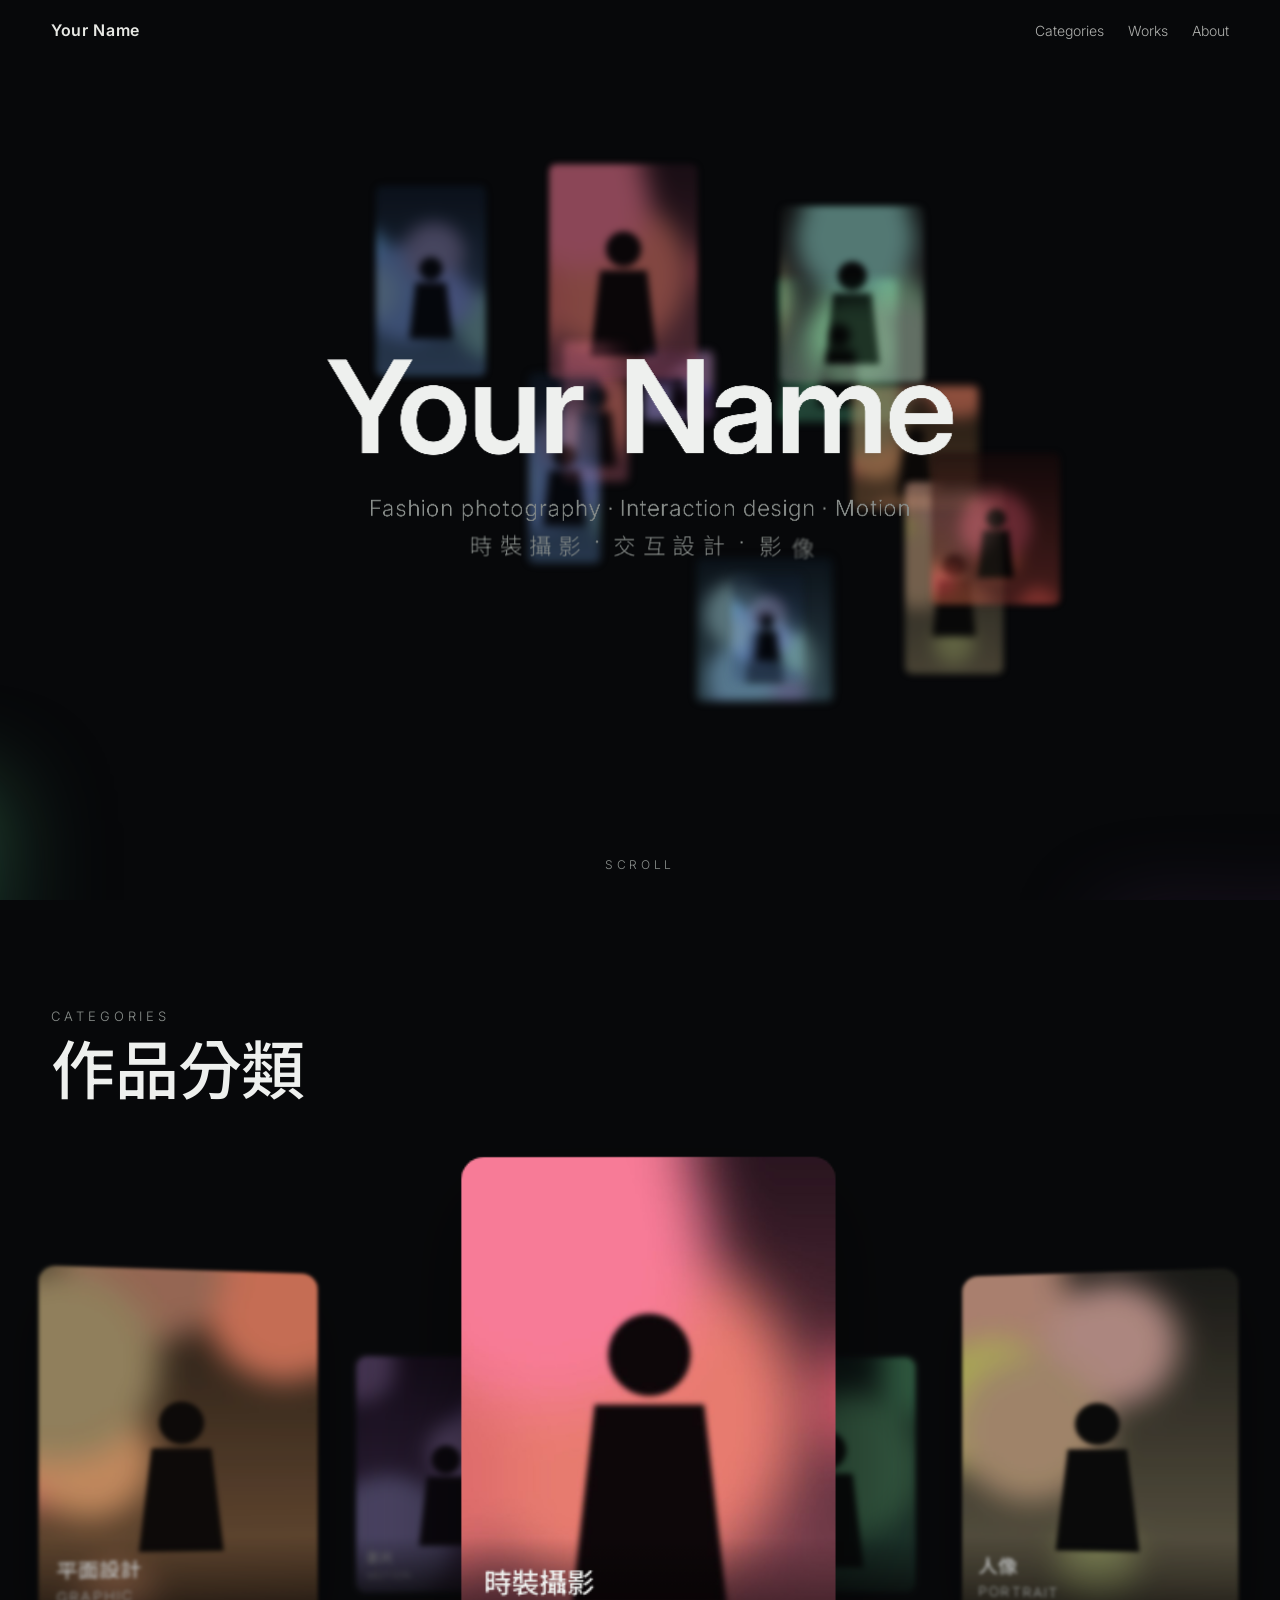
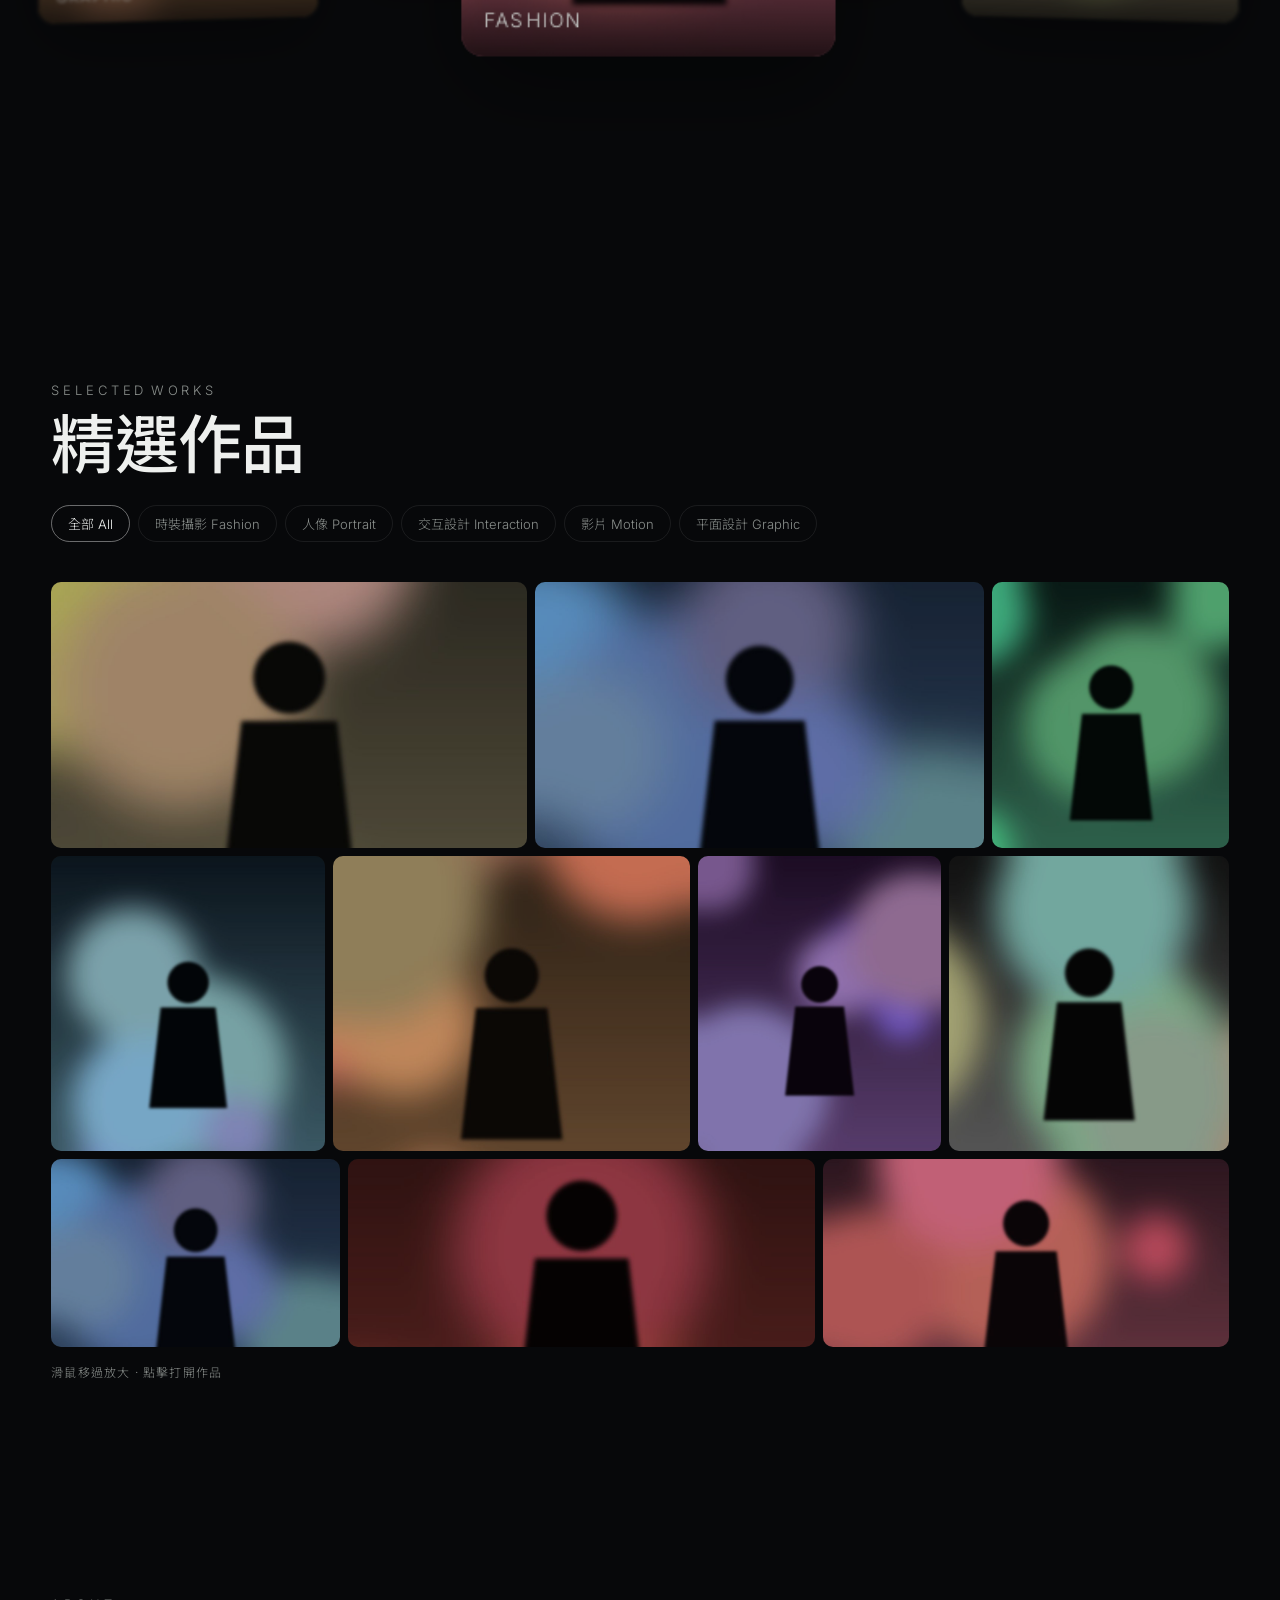
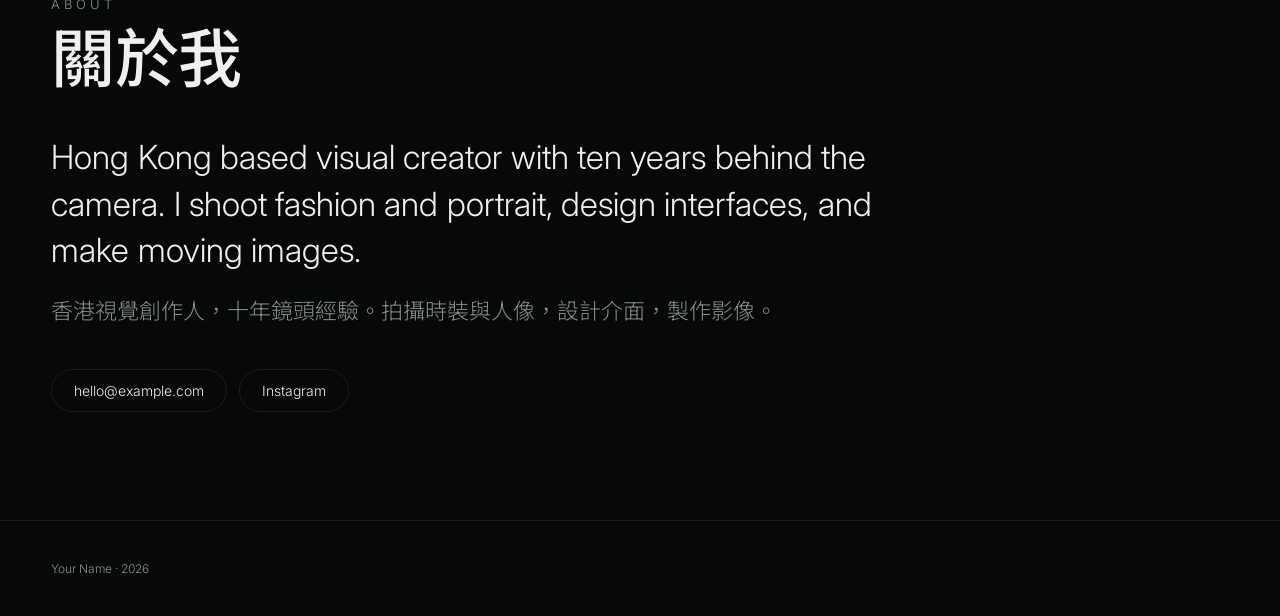
==== index.html @ 24f51535 "Portfolio site v1: blur-in depth hero, orbit categories, squeeze grid, detail view, Decap admin Co-A" ====
<!DOCTYPE html>
<html lang="zh-HK">
<head>
<meta charset="utf-8">
<meta name="viewport" content="width=device-width, initial-scale=1">
<title>Portfolio</title>
<meta name="description" content="Fashion photography, interaction design and motion portfolio.">
<link rel="preconnect" href="https://fonts.googleapis.com">
<link rel="preconnect" href="https://fonts.gstatic.com" crossorigin>
<link href="https://fonts.googleapis.com/css2?family=Inter:wght@300;400;600&family=Noto+Sans+TC:wght@300;400;500&display=swap" rel="stylesheet">
<link rel="stylesheet" href="/css/style.css">
</head>
<body>
<header class="nav">
  <a href="#top" class="nav-name" id="navName">Portfolio</a>
  <nav>
    <a href="#orbit">Categories</a>
    <a href="#works">Works</a>
    <a href="#about">About</a>
  </nav>
</header>

<section class="hero" id="top">
  <div class="hero-cam" id="heroCam">
    <div class="hero-layers" id="heroLayers"></div>
    <div class="hero-text" id="heroText"></div>
  </div>
  <div class="scroll-hint"><span>Scroll</span></div>
</section>

<section class="section" id="orbit">
  <div class="section-head">
    <p class="kicker blur-text">Categories</p>
    <h2 class="blur-text">作品分類</h2>
  </div>
  <div class="orbit-stage" id="orbitStage">
    <div class="orbit-center" id="orbitCenter"><span id="orbitLabel">拖動或點擊</span></div>
  </div>
</section>

<section class="section" id="works">
  <div class="section-head">
    <p class="kicker blur-text">Selected works</p>
    <h2 class="blur-text">精選作品</h2>
    <div class="filters" id="filters"></div>
  </div>
  <div class="squeeze" id="squeeze"></div>
  <p class="hint">滑鼠移過放大 · 點擊打開作品</p>
</section>

<section class="section about" id="about">
  <div class="section-head">
    <p class="kicker blur-text">About</p>
    <h2 class="blur-text">關於我</h2>
  </div>
  <p class="about-en blur-text" id="aboutEn"></p>
  <p class="about-zh blur-text" id="aboutZh"></p>
  <div class="contact" id="contact"></div>
</section>

<footer class="foot"><span id="footName"></span> · <span id="year"></span></footer>

<div class="overlay" id="overlay" aria-hidden="true">
  <button class="close" id="closeBtn" aria-label="Close">×</button>
  <div class="overlay-inner" id="overlayInner"></div>
</div>

<script src="/js/main.js"></script>
</body>
</html>
---- css/style.css ----
:root{--bg:#07080a;--fg:#eef0ee;--mute:#8a8f8c;--line:rgba(255,255,255,.08);--ease:cubic-bezier(.16,1,.3,1);--move:cubic-bezier(.65,0,.35,1)}
*{box-sizing:border-box;margin:0;padding:0}
html{scroll-behavior:smooth}
body{background:var(--bg);color:var(--fg);font-family:Inter,"Noto Sans TC",sans-serif;font-weight:300;-webkit-font-smoothing:antialiased;overflow-x:hidden}
a{color:inherit;text-decoration:none}
img,video{display:block;max-width:100%}

.nav{position:fixed;top:0;left:0;right:0;z-index:50;display:flex;justify-content:space-between;align-items:center;padding:20px clamp(20px,4vw,56px);mix-blend-mode:difference}
.nav-name{font-weight:600;letter-spacing:.04em}
.nav nav{display:flex;gap:24px;font-size:14px}
.nav nav a{opacity:.75;transition:opacity .3s}.nav nav a:hover{opacity:1}

/* hero */
.hero{position:relative;height:100vh;height:100svh;overflow:hidden}
.hero-cam{position:absolute;inset:0;perspective:800px;transform-origin:50% 50%;will-change:transform}
.hero-layers{position:absolute;inset:0;transform-style:preserve-3d}
.hero-layers .lyr{position:absolute;border-radius:10px;background-size:cover;background-position:center;will-change:transform,filter}
.hero-text{position:absolute;inset:0;display:flex;flex-direction:column;align-items:center;justify-content:center;text-align:center;transform-style:preserve-3d;z-index:2;padding:0 20px}
.hero-text .row{display:flex;flex-wrap:wrap;justify-content:center;gap:.28em;transform-style:preserve-3d}
.hero-text .w{display:inline-block;will-change:transform,filter,opacity;opacity:0}
.hero-title{font-size:clamp(44px,9vw,128px);font-weight:600;letter-spacing:-.02em;line-height:1.05}
.hero-sub{font-size:clamp(14px,1.6vw,20px);color:var(--mute);margin-top:18px;letter-spacing:.04em}
.hero-sub.zh{margin-top:6px}
.scroll-hint{position:absolute;bottom:28px;left:50%;transform:translateX(-50%);font-size:12px;letter-spacing:.3em;text-transform:uppercase;color:var(--mute);z-index:3}
.scroll-hint span{display:inline-block;animation:bob 2.4s var(--move) infinite}
@keyframes bob{50%{transform:translateY(6px)}}

/* sections */
.section{padding:clamp(80px,12vh,140px) clamp(20px,4vw,56px)}
.section-head{margin-bottom:40px}
.kicker{font-size:13px;letter-spacing:.3em;text-transform:uppercase;color:var(--mute);margin-bottom:12px}
h2{font-size:clamp(32px,5vw,64px);font-weight:500;letter-spacing:-.01em;line-height:1.1}

/* blur-in text */
.blur-text .bw{display:inline-block;opacity:0;filter:blur(14px);transform:translateY(14px) scale(var(--bz,1.12));transition:opacity .8s ease,filter 1s var(--ease),transform 1s var(--ease)}
.blur-text.in .bw{opacity:1;filter:blur(0);transform:none}

/* orbit */
.orbit-stage{position:relative;height:min(70vh,620px);perspective:1100px;touch-action:pan-y;cursor:grab;user-select:none}
.orbit-stage:active{cursor:grabbing}
.orbit-card{position:absolute;left:50%;top:50%;width:clamp(150px,18vw,240px);aspect-ratio:3/4;border-radius:14px;overflow:hidden;background:#111;will-change:transform,opacity;box-shadow:0 20px 60px rgba(0,0,0,.5)}
.orbit-card img,.orbit-card video{width:100%;height:100%;object-fit:cover}
.orbit-card .cap{position:absolute;left:0;right:0;bottom:0;padding:14px;background:linear-gradient(transparent,rgba(0,0,0,.75))}
.orbit-card .cap b{display:block;font-weight:500;font-size:17px}
.orbit-card .cap span{font-size:12px;color:#c9cdca;letter-spacing:.1em;text-transform:uppercase}
.orbit-center{position:absolute;left:50%;top:50%;transform:translate(-50%,-50%);pointer-events:none;font-size:13px;color:var(--mute);letter-spacing:.2em;z-index:0}

/* filters */
.filters{display:flex;flex-wrap:wrap;gap:8px;margin-top:24px}
.filters button{background:none;border:1px solid var(--line);color:var(--mute);padding:8px 16px;border-radius:99px;font:inherit;font-size:13px;cursor:pointer;transition:all .3s}
.filters button.on,.filters button:hover{color:var(--fg);border-color:rgba(255,255,255,.4)}

/* squeeze grid */
.squeeze{display:flex;flex-direction:column;gap:8px;height:min(85vh,900px)}
.sq-row{display:flex;gap:8px;min-height:0;transition:flex-grow .7s var(--ease)}
.sq-tile{position:relative;min-width:0;border-radius:10px;overflow:hidden;cursor:pointer;background:#111;transition:flex-grow .7s var(--ease)}
.sq-tile img,.sq-tile video{position:absolute;inset:0;width:100%;height:100%;object-fit:cover;transition:transform 1.2s var(--ease),filter .6s}
.sq-tile:not(.on) img{filter:brightness(.78)}
.sq-tile.on img{transform:scale(1.04)}
.sq-tile .meta{position:absolute;left:0;right:0;bottom:0;padding:16px;background:linear-gradient(transparent,rgba(0,0,0,.7));opacity:0;transform:translateY(10px);transition:all .5s var(--ease)}
.sq-tile.on .meta{opacity:1;transform:none;transition-delay:.15s}
.sq-tile .meta b{display:block;font-size:clamp(16px,2vw,26px);font-weight:500;white-space:nowrap}
.sq-tile .meta span{font-size:12px;color:#c9cdca;letter-spacing:.12em;text-transform:uppercase;white-space:nowrap}
.hint{margin-top:16px;font-size:12px;color:var(--mute);letter-spacing:.1em}

/* about */
.about-en{font-size:clamp(20px,2.6vw,34px);line-height:1.4;max-width:900px;font-weight:300}
.about-zh{font-size:clamp(16px,1.8vw,22px);line-height:1.6;color:var(--mute);margin-top:20px;max-width:760px}
.contact{display:flex;flex-wrap:wrap;gap:12px;margin-top:40px}
.contact a{border:1px solid var(--line);padding:12px 22px;border-radius:99px;font-size:14px;transition:all .3s}
.contact a:hover{border-color:rgba(255,255,255,.5);background:rgba(255,255,255,.04)}
.foot{padding:40px clamp(20px,4vw,56px);font-size:12px;color:var(--mute);border-top:1px solid var(--line)}

/* overlay */
.overlay{position:fixed;inset:0;z-index:100;background:rgba(7,8,10,.96);overflow-y:auto;opacity:0;pointer-events:none;transition:opacity .5s var(--ease)}
.overlay.open{opacity:1;pointer-events:auto}
.overlay-inner{max-width:1100px;margin:0 auto;padding:100px clamp(20px,4vw,56px) 80px;transform:scale(.96);filter:blur(10px);transition:transform .7s var(--ease),filter .7s var(--ease)}
.overlay.open .overlay-inner{transform:none;filter:none}
.close{position:fixed;top:18px;right:22px;z-index:101;width:44px;height:44px;border-radius:50%;border:1px solid var(--line);background:rgba(0,0,0,.4);color:var(--fg);font-size:24px;cursor:pointer}
.ov-meta{display:flex;flex-wrap:wrap;gap:8px 28px;margin:20px 0 28px;font-size:13px;color:var(--mute)}
.ov-meta b{color:var(--fg);font-weight:400;margin-left:6px}
.ov-desc{font-size:18px;line-height:1.6;max-width:720px;margin-bottom:48px}
.ov-video{position:relative;aspect-ratio:16/9;margin-bottom:24px;border-radius:10px;overflow:hidden;background:#000}
.ov-video iframe,.ov-video video{position:absolute;inset:0;width:100%;height:100%;border:0}
.ov-gallery{display:grid;gap:16px}
.ov-gallery img{width:100%;border-radius:10px;opacity:0;transform:translateY(30px);transition:all 1s var(--ease)}
.ov-gallery img.in{opacity:1;transform:none}

@media (max-width:700px){
  .nav nav{gap:14px;font-size:13px}
  .squeeze{height:78vh}
}
@media (prefers-reduced-motion:reduce){
  *{transition-duration:.01s!important;animation:none!important}
}
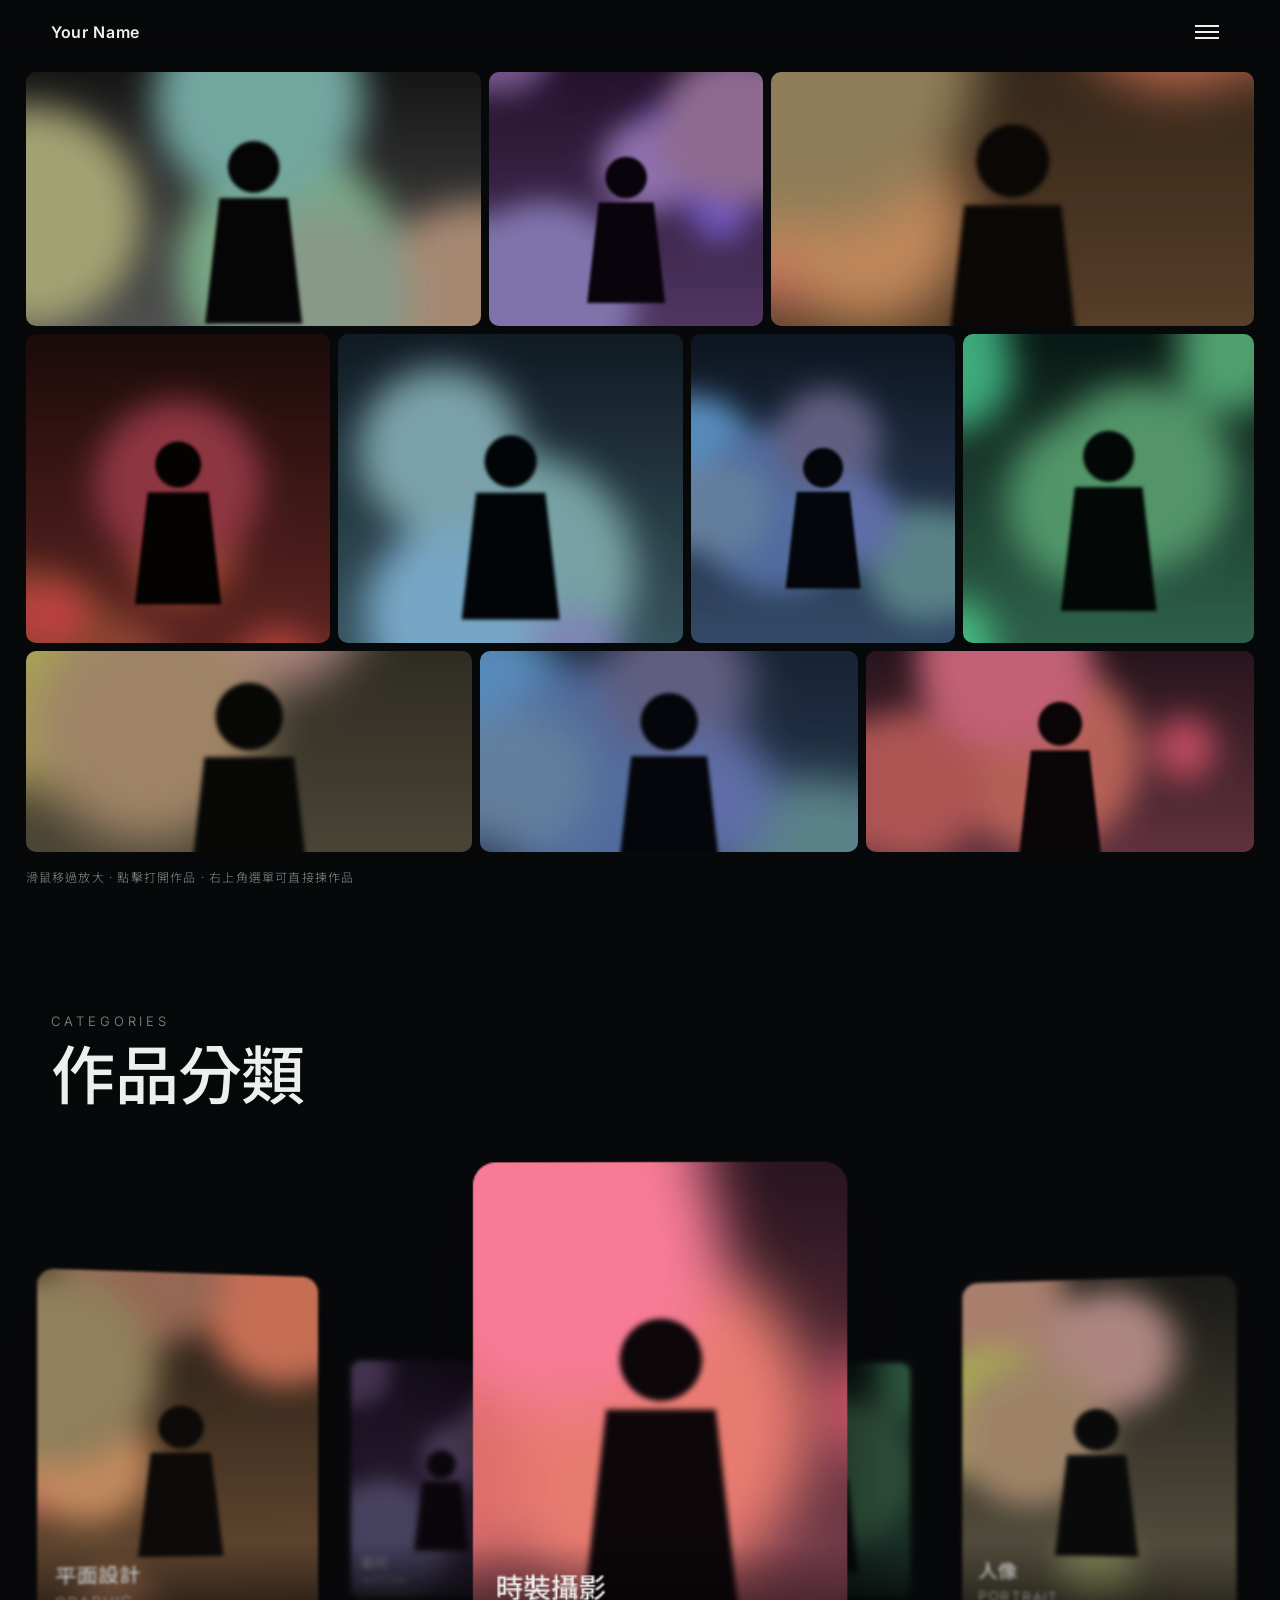
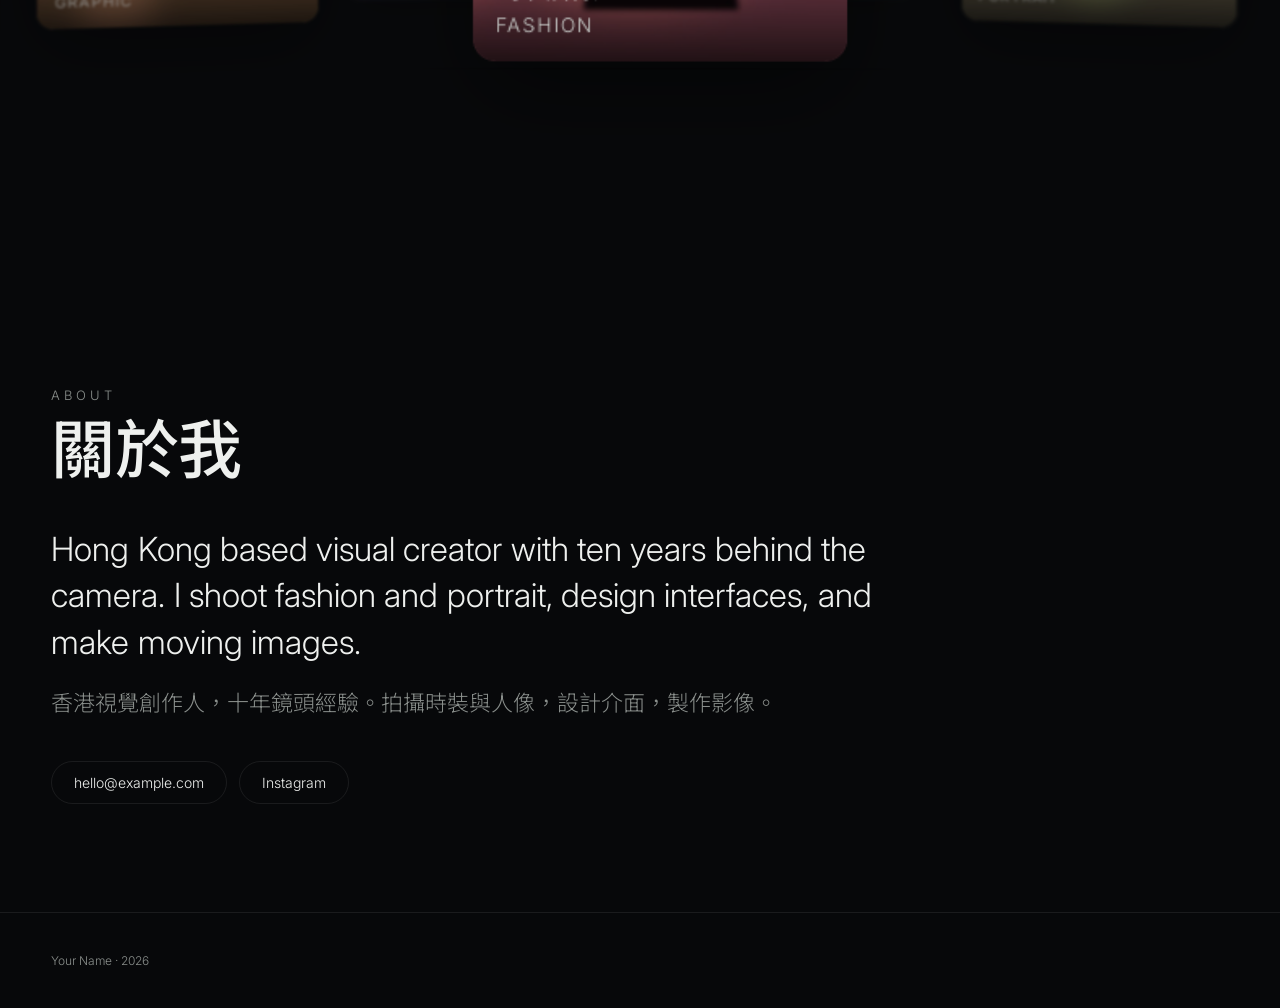
==== commit fc2e6d03: "Make squeeze grid the home page; add right-side glide-in works menu Co-Authored-By: Claude Opus 5.5 " ====
--- a/index.html
+++ b/index.html
@@ -13,19 +13,19 @@
 <body>
 <header class="nav">
   <a href="#top" class="nav-name" id="navName">Portfolio</a>
-  <nav>
-    <a href="#orbit">Categories</a>
-    <a href="#works">Works</a>
-    <a href="#about">About</a>
-  </nav>
+  <button class="burger" id="burger" aria-label="打開作品選單" aria-expanded="false"><span></span><span></span><span></span></button>
 </header>
 
-<section class="hero" id="top">
-  <div class="hero-cam" id="heroCam">
-    <div class="hero-layers" id="heroLayers"></div>
-    <div class="hero-text" id="heroText"></div>
-  </div>
-  <div class="scroll-hint"><span>Scroll</span></div>
+<aside class="menu" id="menu" aria-hidden="true">
+  <div class="menu-filters" id="filters"></div>
+  <div class="menu-list" id="menuList"></div>
+  <div class="menu-foot"><a href="#orbit" data-close>作品分類</a><a href="#about" data-close>關於我</a></div>
+</aside>
+<div class="menu-shade" id="menuShade"></div>
+
+<section class="home" id="top">
+  <div class="squeeze" id="squeeze"></div>
+  <p class="hint" id="hint">滑鼠移過放大 · 點擊打開作品 · 右上角選單可直接揀作品</p>
 </section>
 
 <section class="section" id="orbit">
@@ -36,16 +36,6 @@
   <div class="orbit-stage" id="orbitStage">
     <div class="orbit-center" id="orbitCenter"><span id="orbitLabel">拖動或點擊</span></div>
   </div>
-</section>
-
-<section class="section" id="works">
-  <div class="section-head">
-    <p class="kicker blur-text">Selected works</p>
-    <h2 class="blur-text">精選作品</h2>
-    <div class="filters" id="filters"></div>
-  </div>
-  <div class="squeeze" id="squeeze"></div>
-  <p class="hint">滑鼠移過放大 · 點擊打開作品</p>
 </section>
 
 <section class="section about" id="about">
--- a/css/style.css
+++ b/css/style.css
@@ -5,7 +5,7 @@
 a{color:inherit;text-decoration:none}
 img,video{display:block;max-width:100%}
 
-.nav{position:fixed;top:0;left:0;right:0;z-index:50;display:flex;justify-content:space-between;align-items:center;padding:20px clamp(20px,4vw,56px);mix-blend-mode:difference}
+.nav{position:fixed;top:0;left:0;right:0;z-index:70;display:flex;justify-content:space-between;align-items:center;height:64px;padding:0 clamp(20px,4vw,56px);background:linear-gradient(var(--bg) 40%,transparent)}
 .nav-name{font-weight:600;letter-spacing:.04em}
 .nav nav{display:flex;gap:24px;font-size:14px}
 .nav nav a{opacity:.75;transition:opacity .3s}.nav nav a:hover{opacity:1}
@@ -93,3 +93,31 @@
 @media (prefers-reduced-motion:reduce){
   *{transition-duration:.01s!important;animation:none!important}
 }
+
+/* home grid */
+.home{padding:72px clamp(12px,2vw,28px) 20px}
+.home .squeeze{height:calc(100svh - 120px)}
+
+/* burger */
+.burger{width:44px;height:44px;border:0;background:none;cursor:pointer;position:relative}
+.burger span{position:absolute;left:10px;right:10px;height:1.5px;background:var(--fg);transition:transform .5s var(--ease),opacity .3s}
+.burger span:nth-child(1){top:15px}.burger span:nth-child(2){top:21px}.burger span:nth-child(3){top:27px}
+.burger.on span:nth-child(1){transform:translateY(6px) rotate(45deg)}
+.burger.on span:nth-child(2){opacity:0;transform:scaleX(.2)}
+.burger.on span:nth-child(3){transform:translateY(-6px) rotate(-45deg)}
+
+/* glide-in menu */
+.menu{position:fixed;top:0;right:0;bottom:0;width:min(440px,88vw);z-index:60;background:rgba(12,13,15,.86);backdrop-filter:blur(24px);-webkit-backdrop-filter:blur(24px);border-left:1px solid var(--line);padding:84px 28px 28px;overflow-y:auto;transform:translateX(105%);transition:transform .75s var(--ease)}
+.menu.open{transform:none}
+.menu-shade{position:fixed;inset:0;z-index:55;background:rgba(0,0,0,.35);opacity:0;pointer-events:none;transition:opacity .5s}
+.menu-shade.open{opacity:1;pointer-events:auto}
+.menu-filters{display:flex;flex-wrap:wrap;gap:6px;margin-bottom:28px}
+.menu-filters button{background:none;border:1px solid var(--line);color:var(--mute);padding:6px 12px;border-radius:99px;font:inherit;font-size:12px;cursor:pointer;transition:all .3s}
+.menu-filters button.on,.menu-filters button:hover{color:var(--fg);border-color:rgba(255,255,255,.4)}
+.menu-cat{font-size:11px;letter-spacing:.3em;text-transform:uppercase;color:var(--mute);margin:22px 0 8px}
+.menu-item{display:flex;justify-content:space-between;align-items:baseline;gap:12px;padding:10px 0;border-bottom:1px solid var(--line);cursor:pointer;font-size:clamp(20px,2.4vw,26px);font-weight:400;
+  opacity:0;filter:blur(12px);transform:translateX(40px) scale(1.06);transition:opacity .6s ease,filter .8s var(--ease),transform .8s var(--ease),color .3s}
+.menu.open .menu-item{opacity:1;filter:none;transform:none}
+.menu-item small{font-size:12px;color:var(--mute)}
+.menu-item:hover{color:#fff}.menu-list:hover .menu-item:not(:hover){color:var(--mute)}
+.menu-foot{display:flex;gap:20px;margin-top:36px;font-size:13px;color:var(--mute)}
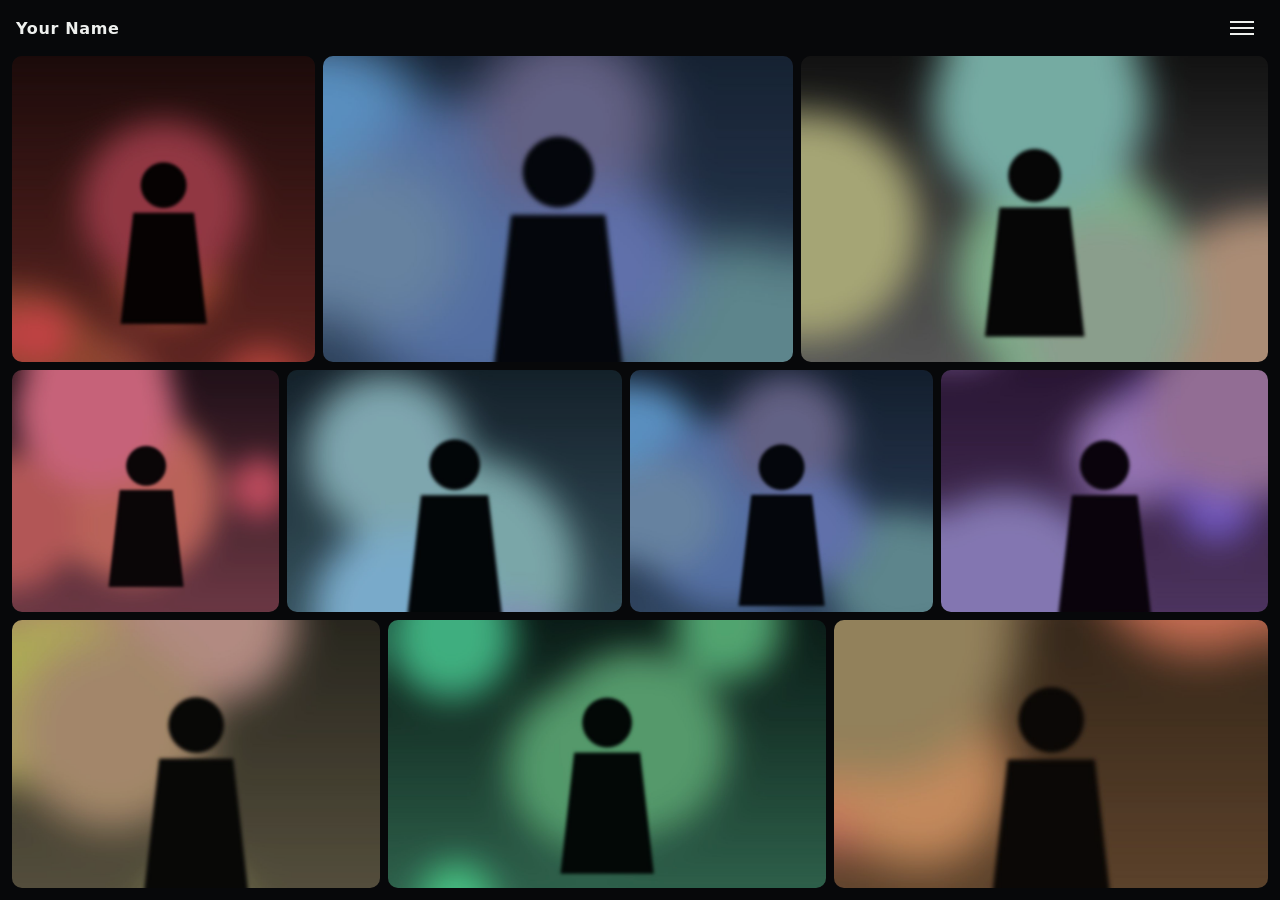
==== commit d73a7b33: "Strip to simple structure: one-screen squeeze grid, glide-in menu, work page Co-Authored-By: Claude " ====
--- a/index.html
+++ b/index.html
@@ -4,54 +4,21 @@
 <meta charset="utf-8">
 <meta name="viewport" content="width=device-width, initial-scale=1">
 <title>Portfolio</title>
-<meta name="description" content="Fashion photography, interaction design and motion portfolio.">
-<link rel="preconnect" href="https://fonts.googleapis.com">
-<link rel="preconnect" href="https://fonts.gstatic.com" crossorigin>
-<link href="https://fonts.googleapis.com/css2?family=Inter:wght@300;400;600&family=Noto+Sans+TC:wght@300;400;500&display=swap" rel="stylesheet">
 <link rel="stylesheet" href="/css/style.css">
 </head>
 <body>
 <header class="nav">
-  <a href="#top" class="nav-name" id="navName">Portfolio</a>
-  <button class="burger" id="burger" aria-label="打開作品選單" aria-expanded="false"><span></span><span></span><span></span></button>
+  <a href="/" class="nav-name" id="navName">Portfolio</a>
+  <button class="burger" id="burger" aria-label="作品選單" aria-expanded="false"><span></span><span></span><span></span></button>
 </header>
 
-<aside class="menu" id="menu" aria-hidden="true">
-  <div class="menu-filters" id="filters"></div>
-  <div class="menu-list" id="menuList"></div>
-  <div class="menu-foot"><a href="#orbit" data-close>作品分類</a><a href="#about" data-close>關於我</a></div>
-</aside>
-<div class="menu-shade" id="menuShade"></div>
+<aside class="menu" id="menu" aria-hidden="true"><div id="menuList"></div></aside>
+<div class="shade" id="shade"></div>
 
-<section class="home" id="top">
-  <div class="squeeze" id="squeeze"></div>
-  <p class="hint" id="hint">滑鼠移過放大 · 點擊打開作品 · 右上角選單可直接揀作品</p>
-</section>
-
-<section class="section" id="orbit">
-  <div class="section-head">
-    <p class="kicker blur-text">Categories</p>
-    <h2 class="blur-text">作品分類</h2>
-  </div>
-  <div class="orbit-stage" id="orbitStage">
-    <div class="orbit-center" id="orbitCenter"><span id="orbitLabel">拖動或點擊</span></div>
-  </div>
-</section>
-
-<section class="section about" id="about">
-  <div class="section-head">
-    <p class="kicker blur-text">About</p>
-    <h2 class="blur-text">關於我</h2>
-  </div>
-  <p class="about-en blur-text" id="aboutEn"></p>
-  <p class="about-zh blur-text" id="aboutZh"></p>
-  <div class="contact" id="contact"></div>
-</section>
-
-<footer class="foot"><span id="footName"></span> · <span id="year"></span></footer>
+<main class="grid" id="grid"></main>
 
 <div class="overlay" id="overlay" aria-hidden="true">
-  <button class="close" id="closeBtn" aria-label="Close">×</button>
+  <button class="close" id="closeBtn" aria-label="關閉">×</button>
   <div class="overlay-inner" id="overlayInner"></div>
 </div>
 
--- a/css/style.css
+++ b/css/style.css
@@ -1,123 +1,47 @@
-:root{--bg:#07080a;--fg:#eef0ee;--mute:#8a8f8c;--line:rgba(255,255,255,.08);--ease:cubic-bezier(.16,1,.3,1);--move:cubic-bezier(.65,0,.35,1)}
+:root{--bg:#07080a;--fg:#eef0ee;--mute:#8a8f8c;--line:rgba(255,255,255,.08);--ease:cubic-bezier(.16,1,.3,1)}
 *{box-sizing:border-box;margin:0;padding:0}
-html{scroll-behavior:smooth}
-body{background:var(--bg);color:var(--fg);font-family:Inter,"Noto Sans TC",sans-serif;font-weight:300;-webkit-font-smoothing:antialiased;overflow-x:hidden}
+html,body{height:100%}
+body{background:var(--bg);color:var(--fg);font-family:Inter,"Noto Sans TC",system-ui,sans-serif;font-weight:300;-webkit-font-smoothing:antialiased;overflow:hidden}
 a{color:inherit;text-decoration:none}
-img,video{display:block;max-width:100%}
 
-.nav{position:fixed;top:0;left:0;right:0;z-index:70;display:flex;justify-content:space-between;align-items:center;height:64px;padding:0 clamp(20px,4vw,56px);background:linear-gradient(var(--bg) 40%,transparent)}
+/* top bar */
+.nav{position:fixed;top:0;left:0;right:0;height:56px;z-index:70;display:flex;justify-content:space-between;align-items:center;padding:0 16px}
 .nav-name{font-weight:600;letter-spacing:.04em}
-.nav nav{display:flex;gap:24px;font-size:14px}
-.nav nav a{opacity:.75;transition:opacity .3s}.nav nav a:hover{opacity:1}
-
-/* hero */
-.hero{position:relative;height:100vh;height:100svh;overflow:hidden}
-.hero-cam{position:absolute;inset:0;perspective:800px;transform-origin:50% 50%;will-change:transform}
-.hero-layers{position:absolute;inset:0;transform-style:preserve-3d}
-.hero-layers .lyr{position:absolute;border-radius:10px;background-size:cover;background-position:center;will-change:transform,filter}
-.hero-text{position:absolute;inset:0;display:flex;flex-direction:column;align-items:center;justify-content:center;text-align:center;transform-style:preserve-3d;z-index:2;padding:0 20px}
-.hero-text .row{display:flex;flex-wrap:wrap;justify-content:center;gap:.28em;transform-style:preserve-3d}
-.hero-text .w{display:inline-block;will-change:transform,filter,opacity;opacity:0}
-.hero-title{font-size:clamp(44px,9vw,128px);font-weight:600;letter-spacing:-.02em;line-height:1.05}
-.hero-sub{font-size:clamp(14px,1.6vw,20px);color:var(--mute);margin-top:18px;letter-spacing:.04em}
-.hero-sub.zh{margin-top:6px}
-.scroll-hint{position:absolute;bottom:28px;left:50%;transform:translateX(-50%);font-size:12px;letter-spacing:.3em;text-transform:uppercase;color:var(--mute);z-index:3}
-.scroll-hint span{display:inline-block;animation:bob 2.4s var(--move) infinite}
-@keyframes bob{50%{transform:translateY(6px)}}
-
-/* sections */
-.section{padding:clamp(80px,12vh,140px) clamp(20px,4vw,56px)}
-.section-head{margin-bottom:40px}
-.kicker{font-size:13px;letter-spacing:.3em;text-transform:uppercase;color:var(--mute);margin-bottom:12px}
-h2{font-size:clamp(32px,5vw,64px);font-weight:500;letter-spacing:-.01em;line-height:1.1}
-
-/* blur-in text */
-.blur-text .bw{display:inline-block;opacity:0;filter:blur(14px);transform:translateY(14px) scale(var(--bz,1.12));transition:opacity .8s ease,filter 1s var(--ease),transform 1s var(--ease)}
-.blur-text.in .bw{opacity:1;filter:blur(0);transform:none}
-
-/* orbit */
-.orbit-stage{position:relative;height:min(70vh,620px);perspective:1100px;touch-action:pan-y;cursor:grab;user-select:none}
-.orbit-stage:active{cursor:grabbing}
-.orbit-card{position:absolute;left:50%;top:50%;width:clamp(150px,18vw,240px);aspect-ratio:3/4;border-radius:14px;overflow:hidden;background:#111;will-change:transform,opacity;box-shadow:0 20px 60px rgba(0,0,0,.5)}
-.orbit-card img,.orbit-card video{width:100%;height:100%;object-fit:cover}
-.orbit-card .cap{position:absolute;left:0;right:0;bottom:0;padding:14px;background:linear-gradient(transparent,rgba(0,0,0,.75))}
-.orbit-card .cap b{display:block;font-weight:500;font-size:17px}
-.orbit-card .cap span{font-size:12px;color:#c9cdca;letter-spacing:.1em;text-transform:uppercase}
-.orbit-center{position:absolute;left:50%;top:50%;transform:translate(-50%,-50%);pointer-events:none;font-size:13px;color:var(--mute);letter-spacing:.2em;z-index:0}
-
-/* filters */
-.filters{display:flex;flex-wrap:wrap;gap:8px;margin-top:24px}
-.filters button{background:none;border:1px solid var(--line);color:var(--mute);padding:8px 16px;border-radius:99px;font:inherit;font-size:13px;cursor:pointer;transition:all .3s}
-.filters button.on,.filters button:hover{color:var(--fg);border-color:rgba(255,255,255,.4)}
-
-/* squeeze grid */
-.squeeze{display:flex;flex-direction:column;gap:8px;height:min(85vh,900px)}
-.sq-row{display:flex;gap:8px;min-height:0;transition:flex-grow .7s var(--ease)}
-.sq-tile{position:relative;min-width:0;border-radius:10px;overflow:hidden;cursor:pointer;background:#111;transition:flex-grow .7s var(--ease)}
-.sq-tile img,.sq-tile video{position:absolute;inset:0;width:100%;height:100%;object-fit:cover;transition:transform 1.2s var(--ease),filter .6s}
-.sq-tile:not(.on) img{filter:brightness(.78)}
-.sq-tile.on img{transform:scale(1.04)}
-.sq-tile .meta{position:absolute;left:0;right:0;bottom:0;padding:16px;background:linear-gradient(transparent,rgba(0,0,0,.7));opacity:0;transform:translateY(10px);transition:all .5s var(--ease)}
-.sq-tile.on .meta{opacity:1;transform:none;transition-delay:.15s}
-.sq-tile .meta b{display:block;font-size:clamp(16px,2vw,26px);font-weight:500;white-space:nowrap}
-.sq-tile .meta span{font-size:12px;color:#c9cdca;letter-spacing:.12em;text-transform:uppercase;white-space:nowrap}
-.hint{margin-top:16px;font-size:12px;color:var(--mute);letter-spacing:.1em}
-
-/* about */
-.about-en{font-size:clamp(20px,2.6vw,34px);line-height:1.4;max-width:900px;font-weight:300}
-.about-zh{font-size:clamp(16px,1.8vw,22px);line-height:1.6;color:var(--mute);margin-top:20px;max-width:760px}
-.contact{display:flex;flex-wrap:wrap;gap:12px;margin-top:40px}
-.contact a{border:1px solid var(--line);padding:12px 22px;border-radius:99px;font-size:14px;transition:all .3s}
-.contact a:hover{border-color:rgba(255,255,255,.5);background:rgba(255,255,255,.04)}
-.foot{padding:40px clamp(20px,4vw,56px);font-size:12px;color:var(--mute);border-top:1px solid var(--line)}
-
-/* overlay */
-.overlay{position:fixed;inset:0;z-index:100;background:rgba(7,8,10,.96);overflow-y:auto;opacity:0;pointer-events:none;transition:opacity .5s var(--ease)}
-.overlay.open{opacity:1;pointer-events:auto}
-.overlay-inner{max-width:1100px;margin:0 auto;padding:100px clamp(20px,4vw,56px) 80px;transform:scale(.96);filter:blur(10px);transition:transform .7s var(--ease),filter .7s var(--ease)}
-.overlay.open .overlay-inner{transform:none;filter:none}
-.close{position:fixed;top:18px;right:22px;z-index:101;width:44px;height:44px;border-radius:50%;border:1px solid var(--line);background:rgba(0,0,0,.4);color:var(--fg);font-size:24px;cursor:pointer}
-.ov-meta{display:flex;flex-wrap:wrap;gap:8px 28px;margin:20px 0 28px;font-size:13px;color:var(--mute)}
-.ov-meta b{color:var(--fg);font-weight:400;margin-left:6px}
-.ov-desc{font-size:18px;line-height:1.6;max-width:720px;margin-bottom:48px}
-.ov-video{position:relative;aspect-ratio:16/9;margin-bottom:24px;border-radius:10px;overflow:hidden;background:#000}
-.ov-video iframe,.ov-video video{position:absolute;inset:0;width:100%;height:100%;border:0}
-.ov-gallery{display:grid;gap:16px}
-.ov-gallery img{width:100%;border-radius:10px;opacity:0;transform:translateY(30px);transition:all 1s var(--ease)}
-.ov-gallery img.in{opacity:1;transform:none}
-
-@media (max-width:700px){
-  .nav nav{gap:14px;font-size:13px}
-  .squeeze{height:78vh}
-}
-@media (prefers-reduced-motion:reduce){
-  *{transition-duration:.01s!important;animation:none!important}
-}
-
-/* home grid */
-.home{padding:72px clamp(12px,2vw,28px) 20px}
-.home .squeeze{height:calc(100svh - 120px)}
-
-/* burger */
 .burger{width:44px;height:44px;border:0;background:none;cursor:pointer;position:relative}
 .burger span{position:absolute;left:10px;right:10px;height:1.5px;background:var(--fg);transition:transform .5s var(--ease),opacity .3s}
 .burger span:nth-child(1){top:15px}.burger span:nth-child(2){top:21px}.burger span:nth-child(3){top:27px}
 .burger.on span:nth-child(1){transform:translateY(6px) rotate(45deg)}
-.burger.on span:nth-child(2){opacity:0;transform:scaleX(.2)}
+.burger.on span:nth-child(2){opacity:0}
 .burger.on span:nth-child(3){transform:translateY(-6px) rotate(-45deg)}
 
+/* one-screen squeeze grid */
+.grid{position:fixed;top:56px;left:12px;right:12px;bottom:12px;display:flex;flex-direction:column;gap:8px}
+.row{display:flex;gap:8px;min-height:0;transition:flex-grow .7s var(--ease)}
+.tile{position:relative;min-width:0;border-radius:10px;overflow:hidden;cursor:pointer;background:#111;transition:flex-grow .7s var(--ease)}
+.tile img,.tile video{position:absolute;inset:0;width:100%;height:100%;object-fit:cover;filter:brightness(.8);transition:filter .5s}
+.tile.on img,.tile.on video{filter:none}
+.tile .meta{position:absolute;left:0;right:0;bottom:0;padding:14px;background:linear-gradient(transparent,rgba(0,0,0,.7));opacity:0;transform:translateY(8px);transition:all .5s var(--ease)}
+.tile.on .meta{opacity:1;transform:none;transition-delay:.15s}
+.tile .meta b{display:block;font-size:clamp(16px,2vw,24px);font-weight:500;white-space:nowrap}
+.tile .meta span{font-size:12px;color:#c9cdca;letter-spacing:.1em;text-transform:uppercase;white-space:nowrap}
+
 /* glide-in menu */
-.menu{position:fixed;top:0;right:0;bottom:0;width:min(440px,88vw);z-index:60;background:rgba(12,13,15,.86);backdrop-filter:blur(24px);-webkit-backdrop-filter:blur(24px);border-left:1px solid var(--line);padding:84px 28px 28px;overflow-y:auto;transform:translateX(105%);transition:transform .75s var(--ease)}
+.menu{position:fixed;top:0;right:0;bottom:0;width:min(400px,86vw);z-index:60;background:rgba(12,13,15,.88);backdrop-filter:blur(24px);-webkit-backdrop-filter:blur(24px);border-left:1px solid var(--line);padding:72px 24px 24px;overflow-y:auto;transform:translateX(105%);transition:transform .7s var(--ease)}
 .menu.open{transform:none}
-.menu-shade{position:fixed;inset:0;z-index:55;background:rgba(0,0,0,.35);opacity:0;pointer-events:none;transition:opacity .5s}
-.menu-shade.open{opacity:1;pointer-events:auto}
-.menu-filters{display:flex;flex-wrap:wrap;gap:6px;margin-bottom:28px}
-.menu-filters button{background:none;border:1px solid var(--line);color:var(--mute);padding:6px 12px;border-radius:99px;font:inherit;font-size:12px;cursor:pointer;transition:all .3s}
-.menu-filters button.on,.menu-filters button:hover{color:var(--fg);border-color:rgba(255,255,255,.4)}
-.menu-cat{font-size:11px;letter-spacing:.3em;text-transform:uppercase;color:var(--mute);margin:22px 0 8px}
-.menu-item{display:flex;justify-content:space-between;align-items:baseline;gap:12px;padding:10px 0;border-bottom:1px solid var(--line);cursor:pointer;font-size:clamp(20px,2.4vw,26px);font-weight:400;
-  opacity:0;filter:blur(12px);transform:translateX(40px) scale(1.06);transition:opacity .6s ease,filter .8s var(--ease),transform .8s var(--ease),color .3s}
-.menu.open .menu-item{opacity:1;filter:none;transform:none}
-.menu-item small{font-size:12px;color:var(--mute)}
-.menu-item:hover{color:#fff}.menu-list:hover .menu-item:not(:hover){color:var(--mute)}
-.menu-foot{display:flex;gap:20px;margin-top:36px;font-size:13px;color:var(--mute)}
+.shade{position:fixed;inset:0;z-index:55;background:rgba(0,0,0,.35);opacity:0;pointer-events:none;transition:opacity .5s}
+.shade.open{opacity:1;pointer-events:auto}
+.item{display:flex;justify-content:space-between;align-items:baseline;padding:12px 0;border-bottom:1px solid var(--line);cursor:pointer;font-size:22px;
+  opacity:0;filter:blur(12px);transform:translateX(40px);transition:opacity .6s,filter .8s var(--ease),transform .8s var(--ease),color .3s}
+.menu.open .item{opacity:1;filter:none;transform:none}
+.item small{font-size:12px;color:var(--mute)}
+#menuList:hover .item:not(:hover){color:var(--mute)}
+
+/* work page */
+.overlay{position:fixed;inset:0;z-index:100;background:rgba(7,8,10,.97);overflow-y:auto;opacity:0;pointer-events:none;transition:opacity .5s}
+.overlay.open{opacity:1;pointer-events:auto}
+.overlay-inner{max-width:1000px;margin:0 auto;padding:80px 20px;transform:scale(.97);filter:blur(8px);transition:transform .7s var(--ease),filter .7s var(--ease)}
+.overlay.open .overlay-inner{transform:none;filter:none}
+.overlay h2{font-size:clamp(32px,5vw,56px);font-weight:500;margin-bottom:12px}
+.overlay p{color:var(--mute);line-height:1.6;margin-bottom:32px}
+.overlay img{width:100%;border-radius:10px;margin-bottom:16px}
+.close{position:fixed;top:8px;right:12px;z-index:101;width:44px;height:44px;border:0;background:none;color:var(--fg);font-size:28px;cursor:pointer}
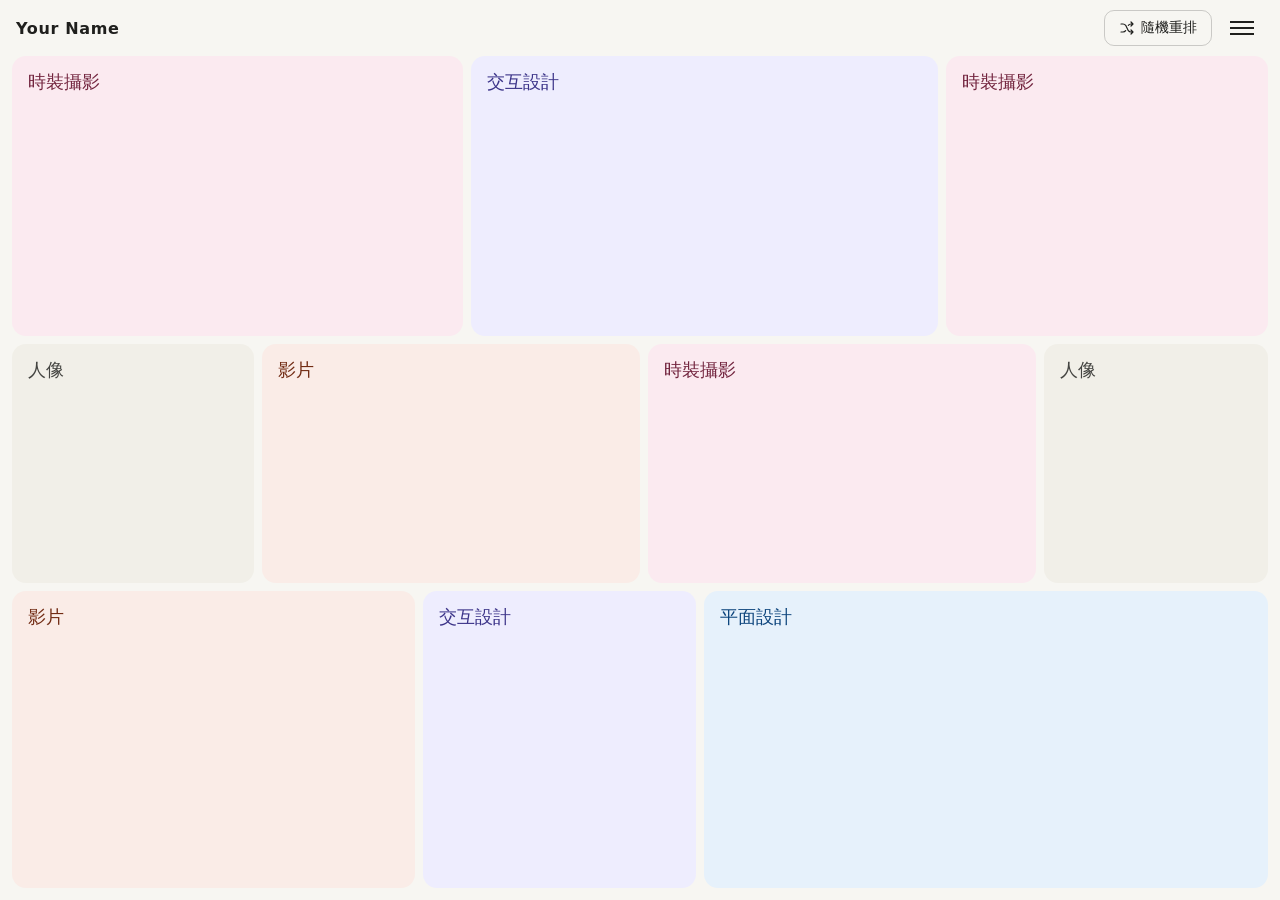
==== commit d724f907: "Restyle grid to match demo: light background, pastel category blocks, shuffle button Co-Authored-By:" ====
--- a/index.html
+++ b/index.html
@@ -9,7 +9,8 @@
 <body>
 <header class="nav">
   <a href="/" class="nav-name" id="navName">Portfolio</a>
-  <button class="burger" id="burger" aria-label="作品選單" aria-expanded="false"><span></span><span></span><span></span></button>
+  <div class="nav-right"><button class="shuffle" id="shuffle"><svg width="16" height="16" viewBox="0 0 24 24" fill="none" stroke="currentColor" stroke-width="1.8" stroke-linecap="round" stroke-linejoin="round" aria-hidden="true"><path d="M3 6h3a5 5 0 0 1 4 2l4 8a5 5 0 0 0 4 2h3M3 18h3a5 5 0 0 0 4-2M14 8a5 5 0 0 1 4-2h3M18 3l3 3-3 3M18 15l3 3-3 3"/></svg>隨機重排</button>
+  <button class="burger" id="burger" aria-label="作品選單" aria-expanded="false"><span></span><span></span><span></span></button></div>
 </header>
 
 <aside class="menu" id="menu" aria-hidden="true"><div id="menuList"></div></aside>
--- a/css/style.css
+++ b/css/style.css
@@ -1,4 +1,4 @@
-:root{--bg:#07080a;--fg:#eef0ee;--mute:#8a8f8c;--line:rgba(255,255,255,.08);--ease:cubic-bezier(.16,1,.3,1)}
+:root{--bg:#f7f6f2;--fg:#1f1f1d;--mute:#77756e;--line:rgba(0,0,0,.08);--ease:cubic-bezier(.16,1,.3,1)}
 *{box-sizing:border-box;margin:0;padding:0}
 html,body{height:100%}
 body{background:var(--bg);color:var(--fg);font-family:Inter,"Noto Sans TC",system-ui,sans-serif;font-weight:300;-webkit-font-smoothing:antialiased;overflow:hidden}
@@ -14,21 +14,25 @@
 .burger.on span:nth-child(2){opacity:0}
 .burger.on span:nth-child(3){transform:translateY(-6px) rotate(-45deg)}
 
-/* one-screen squeeze grid */
+/* one-screen squeeze grid — pastel blocks like the demo */
 .grid{position:fixed;top:56px;left:12px;right:12px;bottom:12px;display:flex;flex-direction:column;gap:8px}
-.row{display:flex;gap:8px;min-height:0;transition:flex-grow .7s var(--ease)}
-.tile{position:relative;min-width:0;border-radius:10px;overflow:hidden;cursor:pointer;background:#111;transition:flex-grow .7s var(--ease)}
-.tile img,.tile video{position:absolute;inset:0;width:100%;height:100%;object-fit:cover;filter:brightness(.8);transition:filter .5s}
-.tile.on img,.tile.on video{filter:none}
-.tile .meta{position:absolute;left:0;right:0;bottom:0;padding:14px;background:linear-gradient(transparent,rgba(0,0,0,.7));opacity:0;transform:translateY(8px);transition:all .5s var(--ease)}
-.tile.on .meta{opacity:1;transform:none;transition-delay:.15s}
-.tile .meta b{display:block;font-size:clamp(16px,2vw,24px);font-weight:500;white-space:nowrap}
-.tile .meta span{font-size:12px;color:#c9cdca;letter-spacing:.1em;text-transform:uppercase;white-space:nowrap}
+.row{display:flex;gap:8px;min-height:0;flex-basis:0;transition:flex-grow .6s var(--ease)}
+.tile{position:relative;min-width:0;flex-basis:0;border-radius:14px;overflow:hidden;cursor:pointer;padding:14px 16px;transition:flex-grow .6s var(--ease)}
+.tile b{display:block;font-weight:500;font-size:clamp(14px,1.6vw,18px);white-space:nowrap;transition:font-size .4s var(--ease)}
+.tile span{display:block;font-size:13px;margin-top:6px;white-space:nowrap;opacity:0;transition:opacity .3s}
+.tile.on b{font-size:clamp(24px,3vw,36px)}
+.tile.on span{opacity:1;transition-delay:.25s}
+.tile img,.tile video{position:absolute;inset:0;width:100%;height:100%;object-fit:cover;opacity:0;transition:opacity .6s}
+.tile.on img,.tile.on video{opacity:var(--photo,0)}
+.tile .txt{position:relative;z-index:1}
+.shuffle{display:flex;align-items:center;gap:6px;height:36px;padding:0 14px;border:1px solid rgba(0,0,0,.18);border-radius:10px;background:none;font:inherit;font-size:14px;color:var(--fg);cursor:pointer;margin-right:8px}
+.shuffle:active{transform:scale(.97)}
+.nav-right{display:flex;align-items:center}
 
 /* glide-in menu */
-.menu{position:fixed;top:0;right:0;bottom:0;width:min(400px,86vw);z-index:60;background:rgba(12,13,15,.88);backdrop-filter:blur(24px);-webkit-backdrop-filter:blur(24px);border-left:1px solid var(--line);padding:72px 24px 24px;overflow-y:auto;transform:translateX(105%);transition:transform .7s var(--ease)}
+.menu{position:fixed;top:0;right:0;bottom:0;width:min(400px,86vw);z-index:60;background:rgba(247,246,242,.9);backdrop-filter:blur(24px);-webkit-backdrop-filter:blur(24px);border-left:1px solid var(--line);padding:72px 24px 24px;overflow-y:auto;transform:translateX(105%);transition:transform .7s var(--ease)}
 .menu.open{transform:none}
-.shade{position:fixed;inset:0;z-index:55;background:rgba(0,0,0,.35);opacity:0;pointer-events:none;transition:opacity .5s}
+.shade{position:fixed;inset:0;z-index:55;background:rgba(0,0,0,.15);opacity:0;pointer-events:none;transition:opacity .5s}
 .shade.open{opacity:1;pointer-events:auto}
 .item{display:flex;justify-content:space-between;align-items:baseline;padding:12px 0;border-bottom:1px solid var(--line);cursor:pointer;font-size:22px;
   opacity:0;filter:blur(12px);transform:translateX(40px);transition:opacity .6s,filter .8s var(--ease),transform .8s var(--ease),color .3s}
@@ -37,7 +41,7 @@
 #menuList:hover .item:not(:hover){color:var(--mute)}
 
 /* work page */
-.overlay{position:fixed;inset:0;z-index:100;background:rgba(7,8,10,.97);overflow-y:auto;opacity:0;pointer-events:none;transition:opacity .5s}
+.overlay{position:fixed;inset:0;z-index:100;background:rgba(247,246,242,.98);overflow-y:auto;opacity:0;pointer-events:none;transition:opacity .5s}
 .overlay.open{opacity:1;pointer-events:auto}
 .overlay-inner{max-width:1000px;margin:0 auto;padding:80px 20px;transform:scale(.97);filter:blur(8px);transition:transform .7s var(--ease),filter .7s var(--ease)}
 .overlay.open .overlay-inner{transform:none;filter:none}
